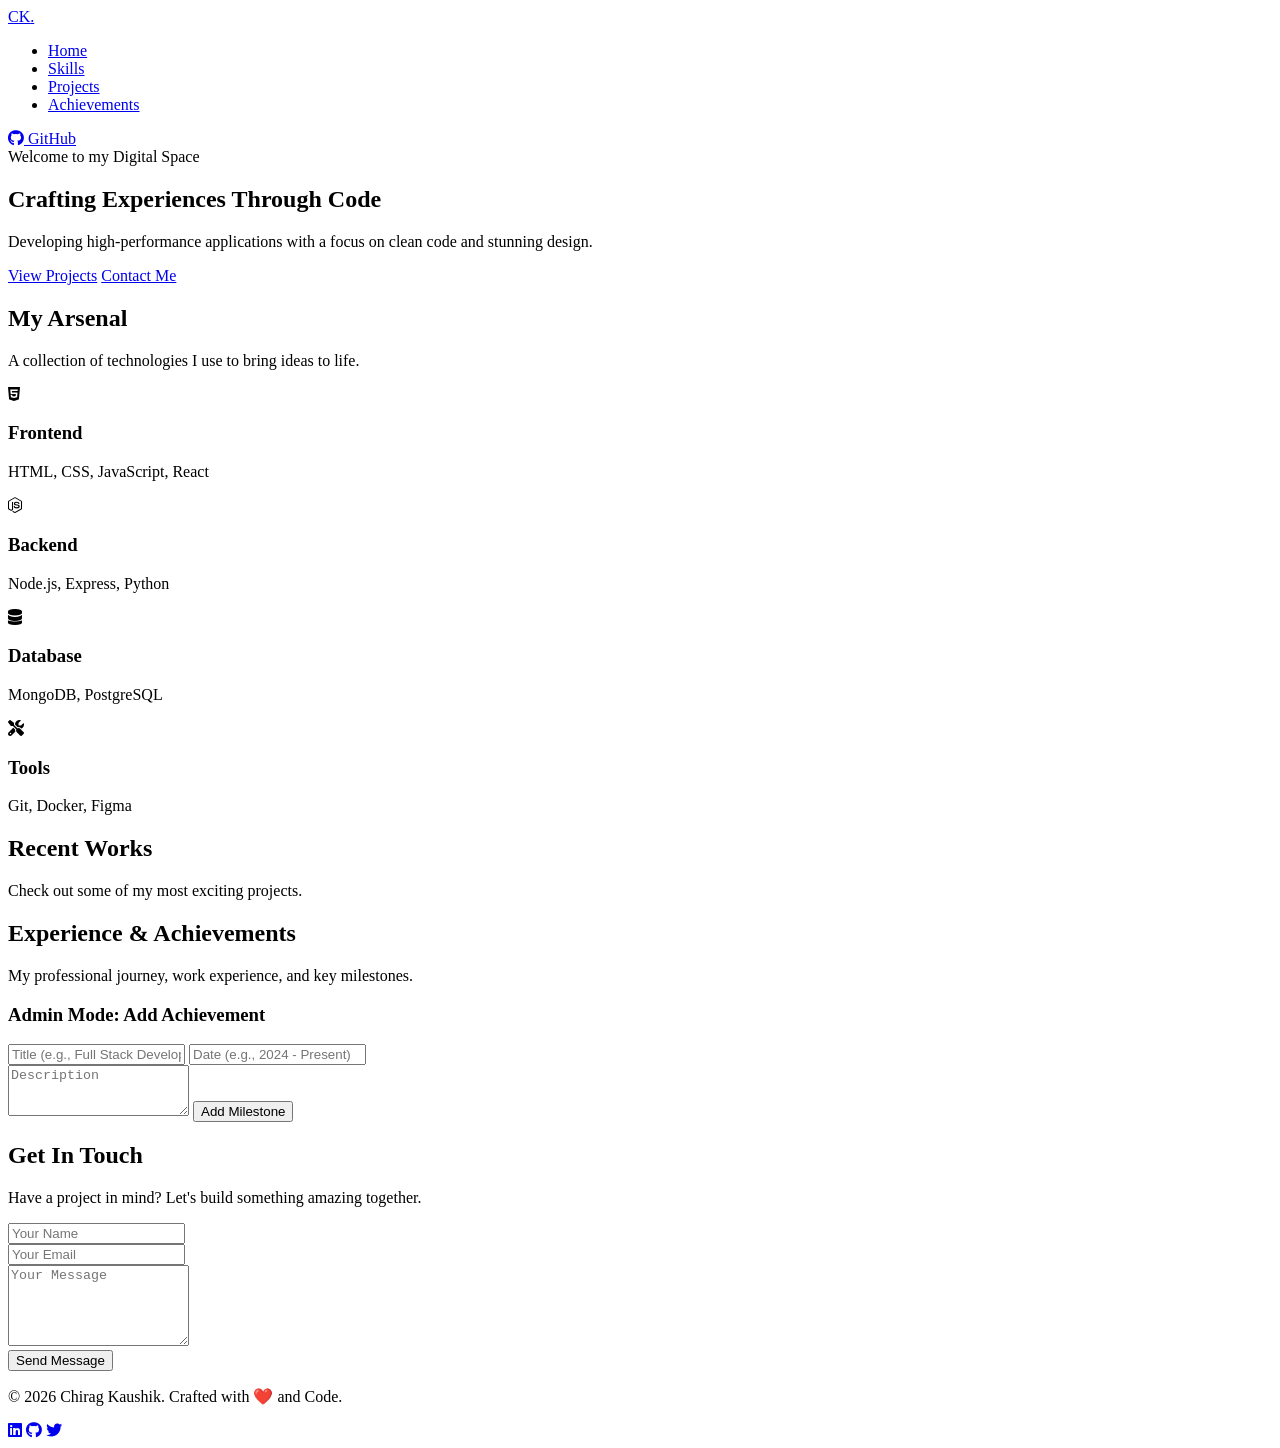
==== index.html @ db91d8cf "Create index.html" ====
<!DOCTYPE html>
<html lang="en">

<head>
    <meta charset="UTF-8">
    <meta name="viewport" content="width=device-width, initial-scale=1.0">
    <title>Chirag Kaushik | Premium Portfolio</title>
    <meta name="description"
        content="Personal portfolio of Chirag Kaushik, showcasing skills, experience, projects, and achievements.">
    <link rel="stylesheet" href="style.css">
    <link rel="preconnect" href="https://fonts.googleapis.com">
    <link rel="preconnect" href="https://fonts.gstatic.com" crossorigin>
    <link
        href="https://fonts.googleapis.com/css2?family=Outfit:wght@300;400;600;800&family=Inter:wght@300;400;500;700&display=swap"
        rel="stylesheet">
    <link rel="stylesheet" href="https://cdnjs.cloudflare.com/ajax/libs/font-awesome/6.4.0/css/all.min.css">
</head>

<body>
    <div class="cursor-follow"></div>
    <div class="bg-gradient"></div>

    <nav class="navbar glass">
        <div class="nav-container">
            <a href="#" class="logo">CK<span>.</span></a>
            <ul class="nav-links">
                <li><a href="#hero">Home</a></li>
                <li><a href="#skills">Skills</a></li>
                <li><a href="#projects">Projects</a></li>
                <li><a href="#achievements">Achievements</a></li>
            </ul>
            <a href="https://github.com/kaushikchirag2007-source" class="btn-github glass" target="_blank">
                <i class="fab fa-github"></i> GitHub
            </a>
        </div>
    </nav>

    <main>
        <section id="hero" class="hero-section">
            <div class="hero-content scroll-reveal">
                <span class="badge">Welcome to my Digital Space</span>
                <h1>Crafting <span class="text-gradient">Experiences</span> Through Code</h1>
                <p>Developing high-performance applications with a focus on clean code and stunning design.</p>
                <div class="hero-btns">
                    <a href="#projects" class="btn-primary">View Projects</a>
                    <a href="#contact" class="btn-secondary glass">Contact Me</a>
                </div>
            </div>
            <div class="hero-visual">
                <div class="blob"></div>
            </div>
        </section>

        <section id="skills" class="skills-section scroll-reveal">
            <div class="section-header">
                <h2>My <span class="text-gradient">Arsenal</span></h2>
                <p>A collection of technologies I use to bring ideas to life.</p>
            </div>
            <div class="skills-grid">
                <div class="skill-card glass">
                    <i class="fab fa-html5"></i>
                    <h3>Frontend</h3>
                    <p>HTML, CSS, JavaScript, React</p>
                </div>
                <div class="skill-card glass">
                    <i class="fab fa-node-js"></i>
                    <h3>Backend</h3>
                    <p>Node.js, Express, Python</p>
                </div>
                <div class="skill-card glass">
                    <i class="fas fa-database"></i>
                    <h3>Database</h3>
                    <p>MongoDB, PostgreSQL</p>
                </div>
                <div class="skill-card glass">
                    <i class="fas fa-tools"></i>
                    <h3>Tools</h3>
                    <p>Git, Docker, Figma</p>
                </div>
            </div>
        </section>

        <section id="projects" class="projects-section scroll-reveal">
            <div class="section-header">
                <h2>Recent <span class="text-gradient">Works</span></h2>
                <p>Check out some of my most exciting projects.</p>
            </div>
            <div id="github-projects" class="projects-grid">
                <!-- Projects will be injected here via script.js -->
                <div class="loader"></div>
            </div>
        </section>

        <section id="achievements" class="achievements-section scroll-reveal">
            <div class="section-header">
                <h2>Experience & <span class="text-gradient">Achievements</span></h2>
                <p>My professional journey, work experience, and key milestones.</p>
            </div>

            <!-- Admin Panel (Hidden) -->
            <div id="admin-panel" class="admin-panel glass hidden">
                <h3>Admin Mode: Add Achievement</h3>
                <form id="add-achievement-form">
                    <div class="form-row">
                        <input type="text" id="ach-title" placeholder="Title (e.g., Full Stack Developer)" required>
                        <input type="text" id="ach-date" placeholder="Date (e.g., 2024 - Present)" required>
                    </div>
                    <textarea id="ach-desc" placeholder="Description" rows="3" required></textarea>
                    <button type="submit" class="btn-primary">Add Milestone</button>
                </form>
            </div>

            <div id="achievements-timeline" class="timeline">
                <!-- Achievements will be injected here via script.js -->
            </div>
        </section>
        <section id="contact" class="contact-section scroll-reveal">
            <div class="section-header">
                <h2>Get In <span class="text-gradient">Touch</span></h2>
                <p>Have a project in mind? Let's build something amazing together.</p>
            </div>
            <div class="contact-container glass">
                <form id="contact-form">
                    <div class="form-group">
                        <input type="text" placeholder="Your Name" required>
                    </div>
                    <div class="form-group">
                        <input type="email" placeholder="Your Email" required>
                    </div>
                    <div class="form-group">
                        <textarea placeholder="Your Message" rows="5" required></textarea>
                    </div>
                    <button type="submit" class="btn-primary">Send Message</button>
                </form>
            </div>
        </section>
    </main>

    <footer class="glass">
        <div class="footer-container">
            <p>&copy; 2026 Chirag Kaushik. Crafted with ❤️ and Code.</p>
            <div class="social-links">
                <a href="#"><i class="fab fa-linkedin"></i></a>
                <a href="https://github.com/kaushikchirag2007-source"><i class="fab fa-github"></i></a>
                <a href="#"><i class="fab fa-twitter"></i></a>
            </div>
        </div>
    </footer>

    <script src="script.js"></script>
</body>

</html>
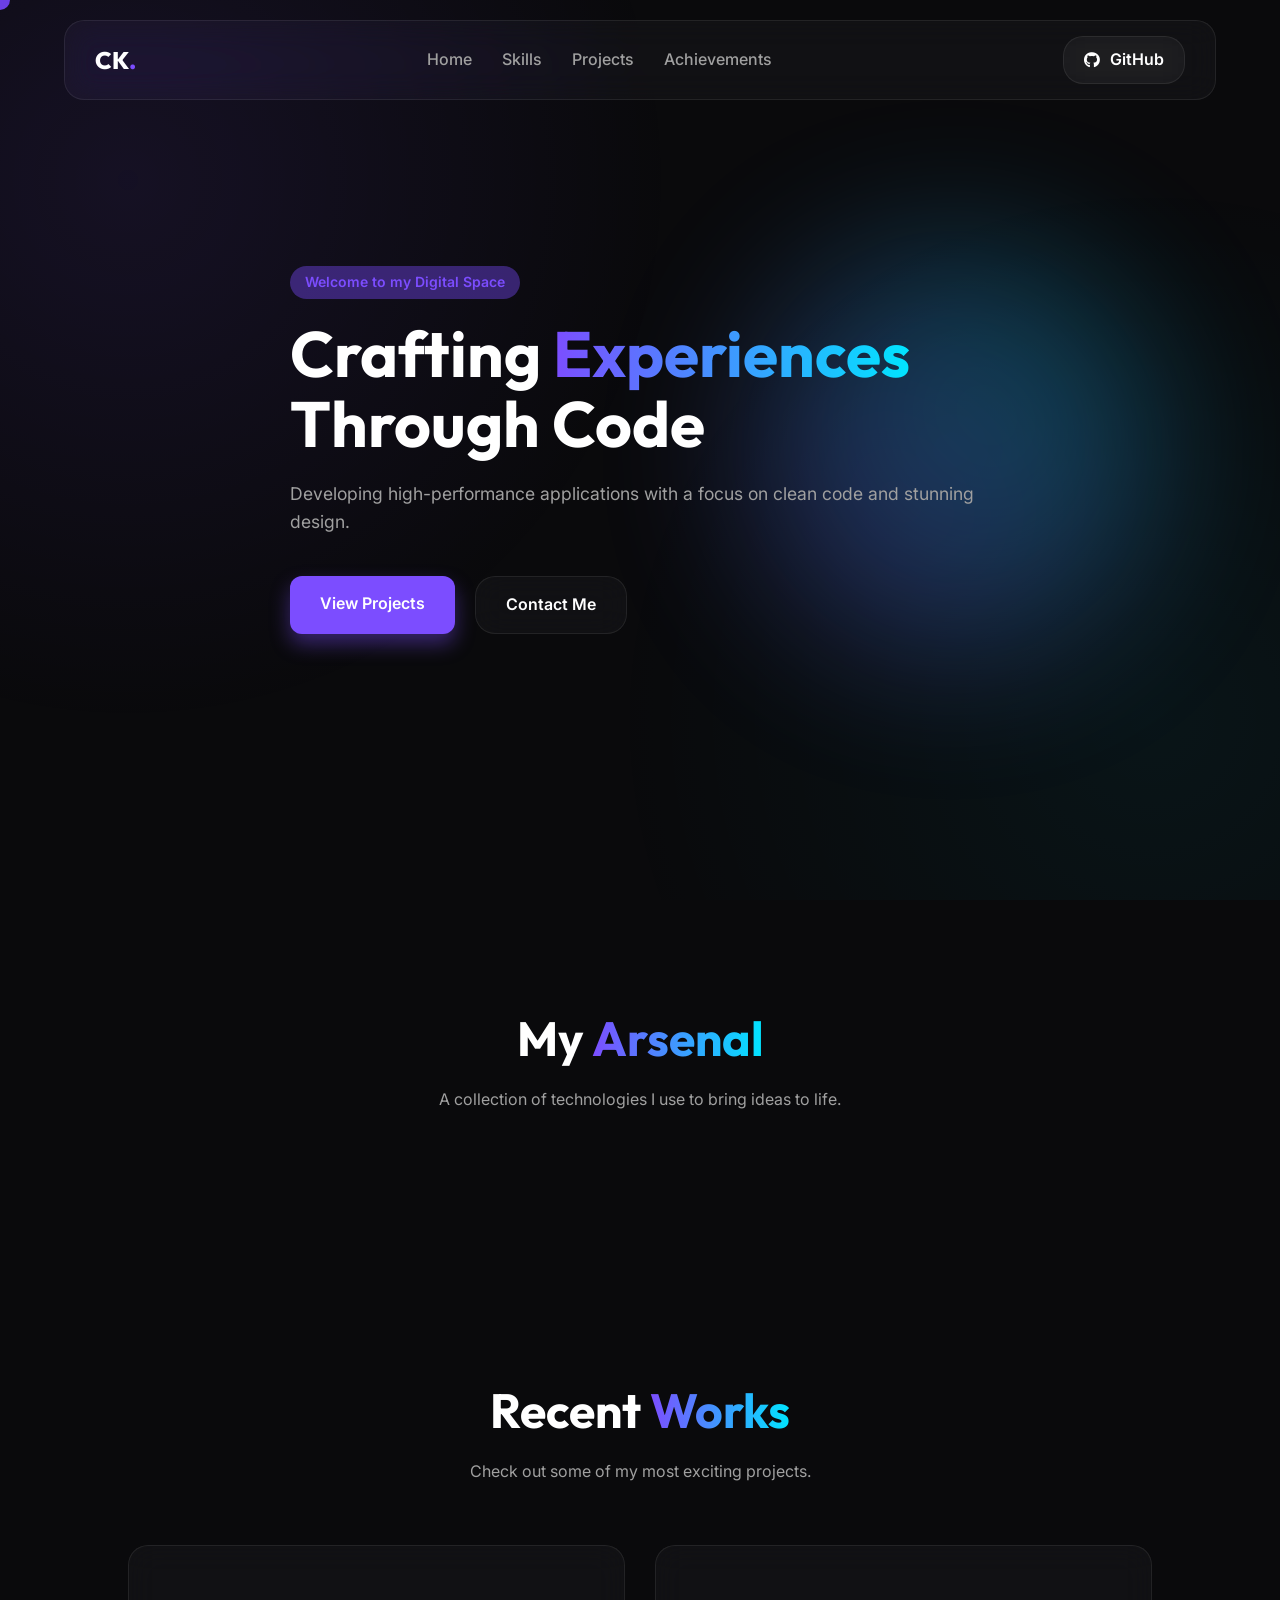
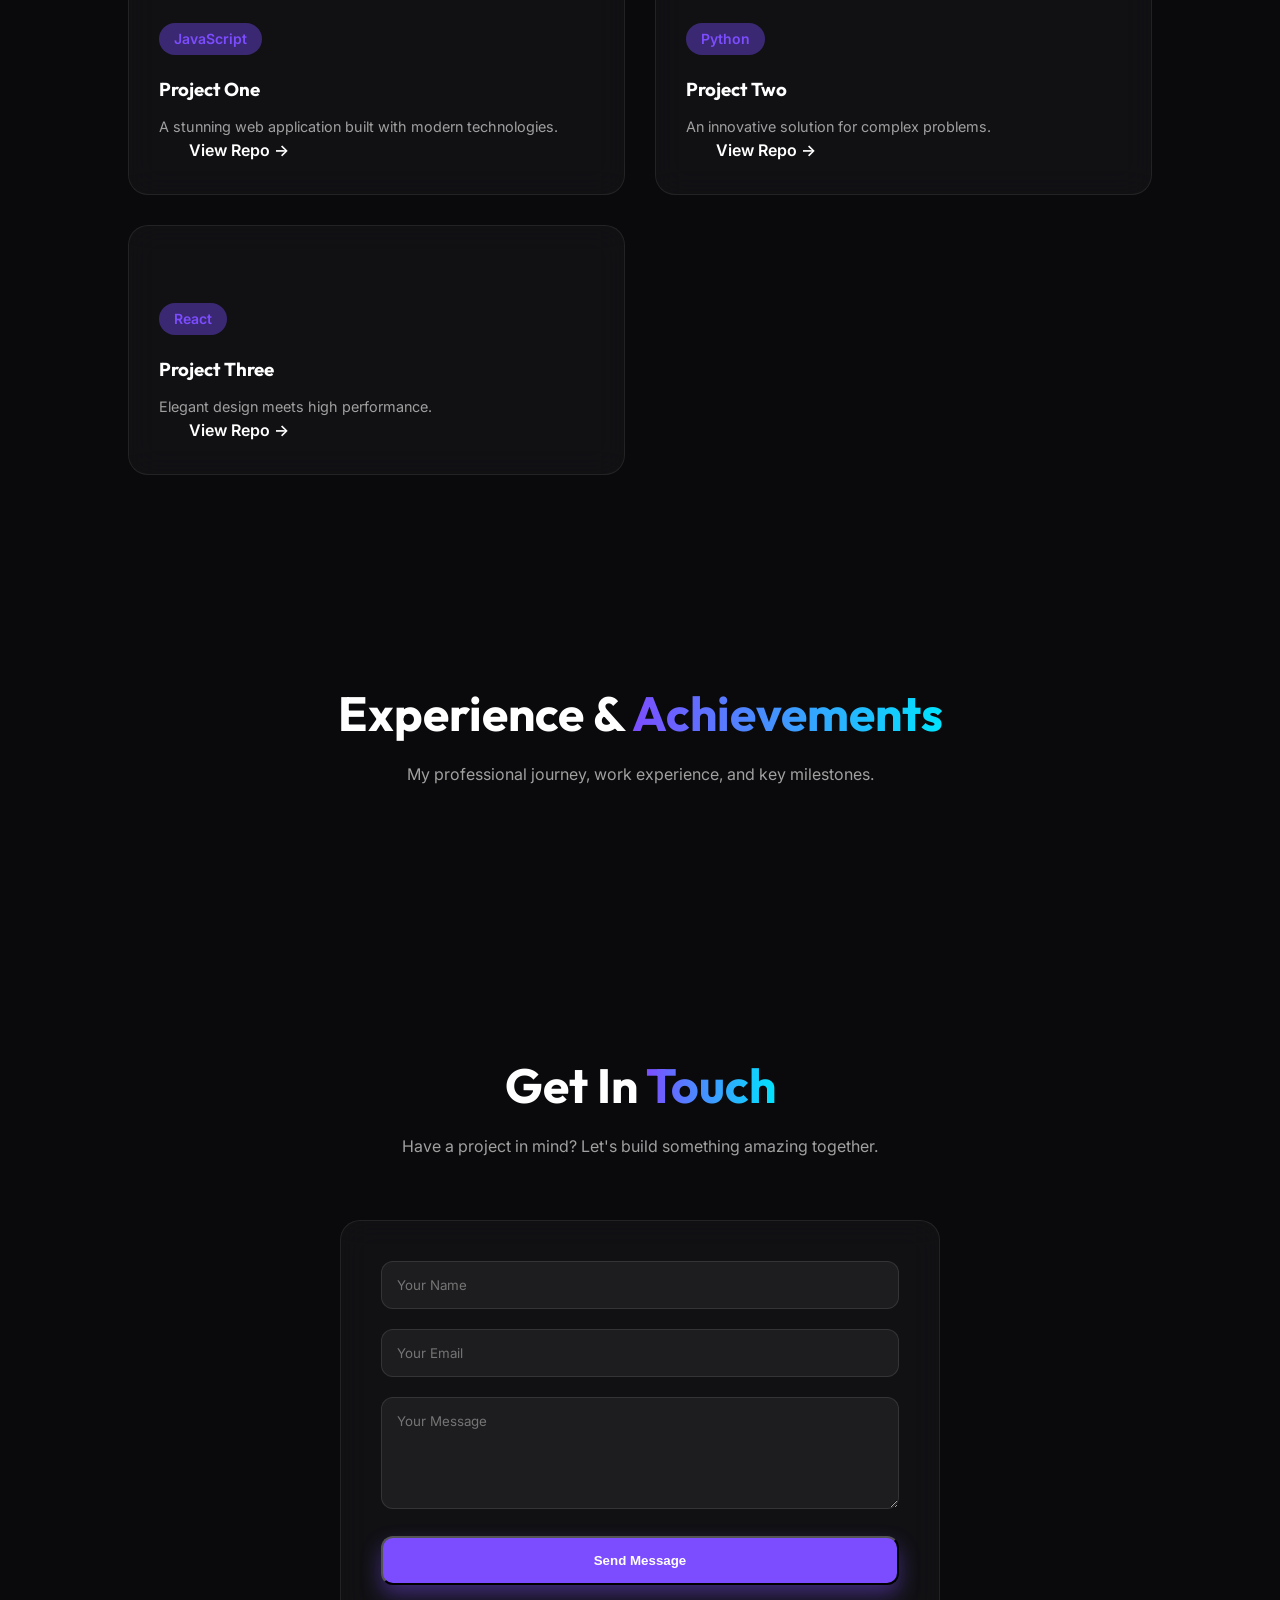
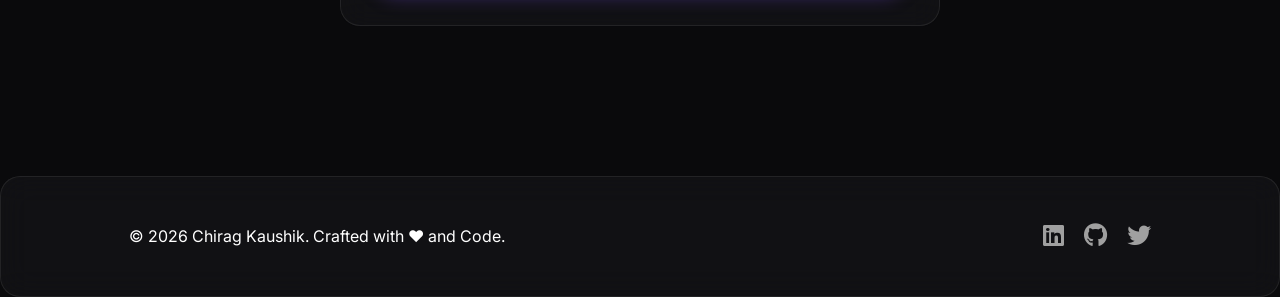
==== commit eba22f84: "Update index.html" ====
--- a/index.html
+++ b/index.html
@@ -1,18 +1,14 @@
 <!DOCTYPE html>
 <html lang="en">
-
 <head>
     <meta charset="UTF-8">
     <meta name="viewport" content="width=device-width, initial-scale=1.0">
     <title>Chirag Kaushik | Premium Portfolio</title>
-    <meta name="description"
-        content="Personal portfolio of Chirag Kaushik, showcasing skills, experience, projects, and achievements.">
+    <meta name="description" content="Personal portfolio of Chirag Kaushik, showcasing skills, experience, projects, and achievements.">
     <link rel="stylesheet" href="style.css">
     <link rel="preconnect" href="https://fonts.googleapis.com">
-    <link rel="preconnect" href="https://fonts.gstatic.com" crossorigin>
-    <link
-        href="https://fonts.googleapis.com/css2?family=Outfit:wght@300;400;600;800&family=Inter:wght@300;400;500;700&display=swap"
-        rel="stylesheet">
+    <link rel="preconnect" href="https://fonts.gstatic.com" crossorigin="">
+    <link href="https://fonts.googleapis.com/css2?family=Outfit:wght@300;400;600;800&family=Inter:wght@300;400;500;700&display=swap" rel="stylesheet">
     <link rel="stylesheet" href="https://cdnjs.cloudflare.com/ajax/libs/font-awesome/6.4.0/css/all.min.css">
 </head>
 
@@ -56,28 +52,7 @@
                 <h2>My <span class="text-gradient">Arsenal</span></h2>
                 <p>A collection of technologies I use to bring ideas to life.</p>
             </div>
-            <div class="skills-grid">
-                <div class="skill-card glass">
-                    <i class="fab fa-html5"></i>
-                    <h3>Frontend</h3>
-                    <p>HTML, CSS, JavaScript, React</p>
-                </div>
-                <div class="skill-card glass">
-                    <i class="fab fa-node-js"></i>
-                    <h3>Backend</h3>
-                    <p>Node.js, Express, Python</p>
-                </div>
-                <div class="skill-card glass">
-                    <i class="fas fa-database"></i>
-                    <h3>Database</h3>
-                    <p>MongoDB, PostgreSQL</p>
-                </div>
-                <div class="skill-card glass">
-                    <i class="fas fa-tools"></i>
-                    <h3>Tools</h3>
-                    <p>Git, Docker, Figma</p>
-                </div>
-            </div>
+            <div id="skills-grid" class="skills-grid"></div>
         </section>
 
         <section id="projects" class="projects-section scroll-reveal">
@@ -85,10 +60,7 @@
                 <h2>Recent <span class="text-gradient">Works</span></h2>
                 <p>Check out some of my most exciting projects.</p>
             </div>
-            <div id="github-projects" class="projects-grid">
-                <!-- Projects will be injected here via script.js -->
-                <div class="loader"></div>
-            </div>
+            <div id="github-projects" class="projects-grid"></div>
         </section>
 
         <section id="achievements" class="achievements-section scroll-reveal">
@@ -97,23 +69,9 @@
                 <p>My professional journey, work experience, and key milestones.</p>
             </div>
 
-            <!-- Admin Panel (Hidden) -->
-            <div id="admin-panel" class="admin-panel glass hidden">
-                <h3>Admin Mode: Add Achievement</h3>
-                <form id="add-achievement-form">
-                    <div class="form-row">
-                        <input type="text" id="ach-title" placeholder="Title (e.g., Full Stack Developer)" required>
-                        <input type="text" id="ach-date" placeholder="Date (e.g., 2024 - Present)" required>
-                    </div>
-                    <textarea id="ach-desc" placeholder="Description" rows="3" required></textarea>
-                    <button type="submit" class="btn-primary">Add Milestone</button>
-                </form>
-            </div>
+            <div id="achievements-timeline" class="timeline"></div>
+        </section>
 
-            <div id="achievements-timeline" class="timeline">
-                <!-- Achievements will be injected here via script.js -->
-            </div>
-        </section>
         <section id="contact" class="contact-section scroll-reveal">
             <div class="section-header">
                 <h2>Get In <span class="text-gradient">Touch</span></h2>
@@ -138,7 +96,7 @@
 
     <footer class="glass">
         <div class="footer-container">
-            <p>&copy; 2026 Chirag Kaushik. Crafted with ❤️ and Code.</p>
+            <p>© 2026 Chirag Kaushik. Crafted with ❤️ and Code.</p>
             <div class="social-links">
                 <a href="#"><i class="fab fa-linkedin"></i></a>
                 <a href="https://github.com/kaushikchirag2007-source"><i class="fab fa-github"></i></a>
@@ -149,5 +107,4 @@
 
     <script src="script.js"></script>
 </body>
-
-</html>
+        </html>
--- a/style.css
+++ b/style.css
@@ -0,0 +1,560 @@
+:root {
+    --primary-color: #7c4dff;
+    --primary-glow: rgba(124, 77, 255, 0.4);
+    --secondary-color: #00e5ff;
+    --bg-dark: #0a0a0c;
+    --bg-card: rgba(255, 255, 255, 0.05);
+    --text-main: #ffffff;
+    --text-muted: #a0a0a0;
+    --glass-border: rgba(255, 255, 255, 0.1);
+    --transition: all 0.4s cubic-bezier(0.4, 0, 0.2, 1);
+}
+
+* {
+    margin: 0;
+    padding: 0;
+    box-sizing: border-box;
+}
+
+html {
+    scroll-behavior: smooth;
+}
+
+body {
+    font-family: 'Inter', sans-serif;
+    background-color: var(--bg-dark);
+    color: var(--text-main);
+    overflow-x: hidden;
+    line-height: 1.6;
+}
+
+h1,
+h2,
+h3,
+.logo {
+    font-family: 'Outfit', sans-serif;
+}
+
+/* Background Gradients */
+.bg-gradient {
+    position: fixed;
+    top: 0;
+    left: 0;
+    width: 100%;
+    height: 100%;
+    z-index: -1;
+    background:
+        radial-gradient(circle at 10% 20%, rgba(124, 77, 255, 0.1) 0%, transparent 40%),
+        radial-gradient(circle at 90% 80%, rgba(0, 229, 255, 0.05) 0%, transparent 40%);
+}
+
+/* Custom Cursor Styling */
+.cursor-follow {
+    position: fixed;
+    width: 20px;
+    height: 20px;
+    background: var(--primary-color);
+    border-radius: 50%;
+    pointer-events: none;
+    z-index: 9999;
+    mix-blend-mode: difference;
+    transition: transform 0.1s ease;
+    transform: translate(-50%, -50%);
+}
+
+.glass {
+    background: rgba(255, 255, 255, 0.03);
+    backdrop-filter: blur(15px) saturate(180%);
+    -webkit-backdrop-filter: blur(15px) saturate(180%);
+    border: 1px solid rgba(255, 255, 255, 0.08);
+    border-radius: 20px;
+}
+
+/* Navbar */
+.navbar {
+    position: fixed;
+    top: 20px;
+    left: 50%;
+    transform: translateX(-50%);
+    width: 90%;
+    max-width: 1200px;
+    padding: 15px 30px;
+    z-index: 1000;
+    display: flex;
+    justify-content: center;
+}
+
+.nav-container {
+    width: 100%;
+    display: flex;
+    justify-content: space-between;
+    align-items: center;
+}
+
+.logo {
+    font-size: 24px;
+    font-weight: 800;
+    text-decoration: none;
+    color: var(--text-main);
+}
+
+.logo span {
+    color: var(--primary-color);
+}
+
+.nav-links {
+    display: flex;
+    list-style: none;
+    gap: 30px;
+}
+
+.nav-links a {
+    text-decoration: none;
+    color: var(--text-muted);
+    font-weight: 500;
+    transition: var(--transition);
+}
+
+.nav-links a:hover {
+    color: var(--text-main);
+}
+
+.btn-github {
+    padding: 10px 20px;
+    text-decoration: none;
+    color: var(--text-main);
+    display: flex;
+    align-items: center;
+    gap: 10px;
+    font-weight: 600;
+    transition: var(--transition);
+}
+
+.btn-github:hover {
+    background: rgba(255, 255, 255, 0.1);
+    transform: translateY(-2px);
+}
+
+/* Hero Section */
+.hero-section {
+    height: 100vh;
+    display: flex;
+    align-items: center;
+    justify-content: center;
+    padding: 0 10%;
+    position: relative;
+}
+
+.hero-content {
+    max-width: 700px;
+    z-index: 1;
+}
+
+.badge {
+    background: var(--primary-glow);
+    color: var(--primary-color);
+    padding: 5px 15px;
+    border-radius: 20px;
+    font-size: 14px;
+    font-weight: 600;
+    margin-bottom: 20px;
+    display: inline-block;
+}
+
+h1 {
+    font-size: 4rem;
+    line-height: 1.1;
+    margin-bottom: 20px;
+}
+
+.text-gradient {
+    background: linear-gradient(90deg, var(--primary-color), var(--secondary-color));
+    -webkit-background-clip: text;
+    background-clip: text;
+    -webkit-text-fill-color: transparent;
+}
+
+.hero-content p {
+    color: var(--text-muted);
+    font-size: 1.1rem;
+    margin-bottom: 40px;
+}
+
+.hero-btns {
+    display: flex;
+    gap: 20px;
+}
+
+.btn-primary {
+    background: var(--primary-color);
+    color: white;
+    padding: 15px 30px;
+    border-radius: 12px;
+    text-decoration: none;
+    font-weight: 600;
+    transition: var(--transition);
+    box-shadow: 0 10px 20px var(--primary-glow);
+}
+
+.btn-primary:hover {
+    transform: translateY(-5px);
+    box-shadow: 0 15px 30px var(--primary-glow);
+}
+
+.btn-secondary {
+    padding: 15px 30px;
+    text-decoration: none;
+    color: var(--text-main);
+    font-weight: 600;
+    transition: var(--transition);
+}
+
+.btn-secondary:hover {
+    background: rgba(255, 255, 255, 0.1);
+    transform: translateY(-5px);
+}
+
+.hero-visual {
+    position: absolute;
+    right: 10%;
+    z-index: 0;
+}
+
+.blob {
+    width: 400px;
+    height: 400px;
+    background: linear-gradient(45deg, var(--primary-color), var(--secondary-color));
+    border-radius: 50%;
+    filter: blur(80px);
+    opacity: 0.3;
+    animation: pulse 10s infinite;
+}
+
+@keyframes pulse {
+
+    0%,
+    100% {
+        transform: scale(1);
+        opacity: 0.3;
+    }
+
+    50% {
+        transform: scale(1.2);
+        opacity: 0.5;
+    }
+}
+
+/* Sections General */
+section {
+    padding: 100px 10%;
+}
+
+.section-header {
+    text-align: center;
+    margin-bottom: 60px;
+}
+
+.section-header h2 {
+    font-size: 3rem;
+    margin-bottom: 10px;
+}
+
+.section-header p {
+    color: var(--text-muted);
+}
+
+/* Skills Grid */
+.skills-grid {
+    display: grid;
+    grid-template-columns: repeat(auto-fit, minmax(250px, 1fr));
+    gap: 30px;
+}
+
+.skill-card {
+    padding: 40px;
+    text-align: center;
+    transition: var(--transition);
+}
+
+.skill-card:hover {
+    transform: translateY(-10px);
+    border-color: var(--primary-color);
+}
+
+.skill-card i {
+    font-size: 3rem;
+    color: var(--primary-color);
+    margin-bottom: 20px;
+}
+
+/* Projects Grid */
+.projects-grid {
+    display: grid;
+    grid-template-columns: repeat(auto-fit, minmax(350px, 1fr));
+    gap: 30px;
+}
+
+.project-card {
+    position: relative;
+    overflow: hidden;
+    height: 250px;
+    display: flex;
+    flex-direction: column;
+    justify-content: flex-end;
+    padding: 30px;
+    transition: var(--transition);
+}
+
+.project-card:hover {
+    transform: translateY(-10px) scale(1.02);
+}
+
+.project-info h3 {
+    margin-bottom: 10px;
+}
+
+.project-info p {
+    color: var(--text-muted);
+    font-size: 0.9rem;
+}
+
+/* Timeline */
+.timeline {
+    max-width: 800px;
+    margin: 0 auto;
+    position: relative;
+}
+
+.timeline::before {
+    content: '';
+    position: absolute;
+    left: 20px;
+    top: 0;
+    height: 100%;
+    width: 2px;
+    background: var(--glass-border);
+}
+
+.timeline-item {
+    padding-left: 60px;
+    margin-bottom: 40px;
+    position: relative;
+}
+
+.timeline-dot {
+    position: absolute;
+    left: 11px;
+    top: 0;
+    width: 20px;
+    height: 20px;
+    background: var(--primary-color);
+    border-radius: 50%;
+    box-shadow: 0 0 10px var(--primary-glow);
+}
+
+.timeline-content {
+    padding: 20px;
+}
+
+.timeline-content span {
+    color: var(--primary-color);
+    font-weight: 800;
+    font-size: 0.9rem;
+}
+
+/* Footer */
+footer {
+    padding: 40px 10%;
+    margin-top: 50px;
+    border-radius: 0;
+    border-left: none;
+    border-right: none;
+    border-bottom: none;
+}
+
+.footer-container {
+    display: flex;
+    justify-content: space-between;
+    align-items: center;
+}
+
+.social-links {
+    display: flex;
+    gap: 20px;
+}
+
+.social-links a {
+    color: var(--text-muted);
+    font-size: 1.5rem;
+    transition: var(--transition);
+}
+
+.social-links a:hover {
+    color: var(--primary-color);
+}
+
+/* Scroll Reveal Animation */
+.scroll-reveal {
+    opacity: 0;
+    transform: translateY(30px);
+    transition: 0.8s all ease-out;
+}
+
+.scroll-reveal.active {
+    opacity: 1;
+    transform: translateY(0);
+}
+
+/* Loader */
+.loader {
+    width: 50px;
+    height: 50px;
+    border: 5px solid var(--bg-card);
+    border-top: 5px solid var(--primary-color);
+    border-radius: 50%;
+    animation: spin 1s linear infinite;
+    margin: 50px auto;
+}
+
+@keyframes spin {
+    0% {
+        transform: rotate(0deg);
+    }
+
+    100% {
+        transform: rotate(360deg);
+    }
+}
+
+/* Mobile Responsive */
+/* Admin Mode Styles */
+.hidden {
+    display: none !important;
+}
+
+.admin-panel {
+    max-width: 800px;
+    margin: 0 auto 50px auto;
+    padding: 30px;
+    border: 2px dashed var(--primary-color);
+}
+
+.admin-panel h3 {
+    margin-bottom: 20px;
+    color: var(--primary-color);
+}
+
+.form-row {
+    display: flex;
+    gap: 15px;
+    margin-bottom: 15px;
+}
+
+.form-row input {
+    flex: 1;
+    padding: 12px;
+    background: rgba(255, 255, 255, 0.05);
+    border: 1px solid var(--glass-border);
+    border-radius: 8px;
+    color: var(--text-main);
+}
+
+.admin-panel textarea {
+    width: 100%;
+    padding: 12px;
+    background: rgba(255, 255, 255, 0.05);
+    border: 1px solid var(--glass-border);
+    border-radius: 8px;
+    color: var(--text-main);
+    margin-bottom: 20px;
+}
+
+.btn-delete {
+    position: absolute;
+    top: 20px;
+    right: 20px;
+    background: rgba(255, 59, 48, 0.1);
+    color: #ff3b30;
+    border: 1px solid #ff3b30;
+    padding: 5px 10px;
+    border-radius: 6px;
+    cursor: pointer;
+    font-size: 0.8rem;
+    transition: var(--transition);
+    display: none;
+    /* Only show in admin mode */
+}
+
+.admin-active .btn-delete {
+    display: block;
+}
+
+.btn-delete:hover {
+    background: #ff3b30;
+    color: white;
+}
+
+/* Contact Section */
+.contact-container {
+    max-width: 600px;
+    margin: 0 auto;
+    padding: 40px;
+}
+
+.form-group {
+    margin-bottom: 20px;
+}
+
+.form-group input,
+.form-group textarea {
+    width: 100%;
+    padding: 15px;
+    background: rgba(255, 255, 255, 0.05);
+    border: 1px solid var(--glass-border);
+    border-radius: 12px;
+    color: var(--text-main);
+    font-family: inherit;
+    transition: var(--transition);
+}
+
+.form-group input:focus,
+.form-group textarea:focus {
+    outline: none;
+    border-color: var(--primary-color);
+    background: rgba(255, 255, 255, 0.1);
+}
+
+.contact-container button {
+    width: 100%;
+}
+
+@media (max-width: 768px) {
+    h1 {
+        font-size: 2.5rem;
+    }
+
+    .navbar {
+        padding: 10px 20px;
+    }
+
+    .nav-links {
+        display: none;
+    }
+
+    .hero-section {
+        text-align: center;
+        padding-top: 100px;
+    }
+
+    .hero-btns {
+        justify-content: center;
+    }
+
+    .hero-visual {
+        display: none;
+    }
+
+    section {
+        padding: 60px 5%;
+    }
+}
